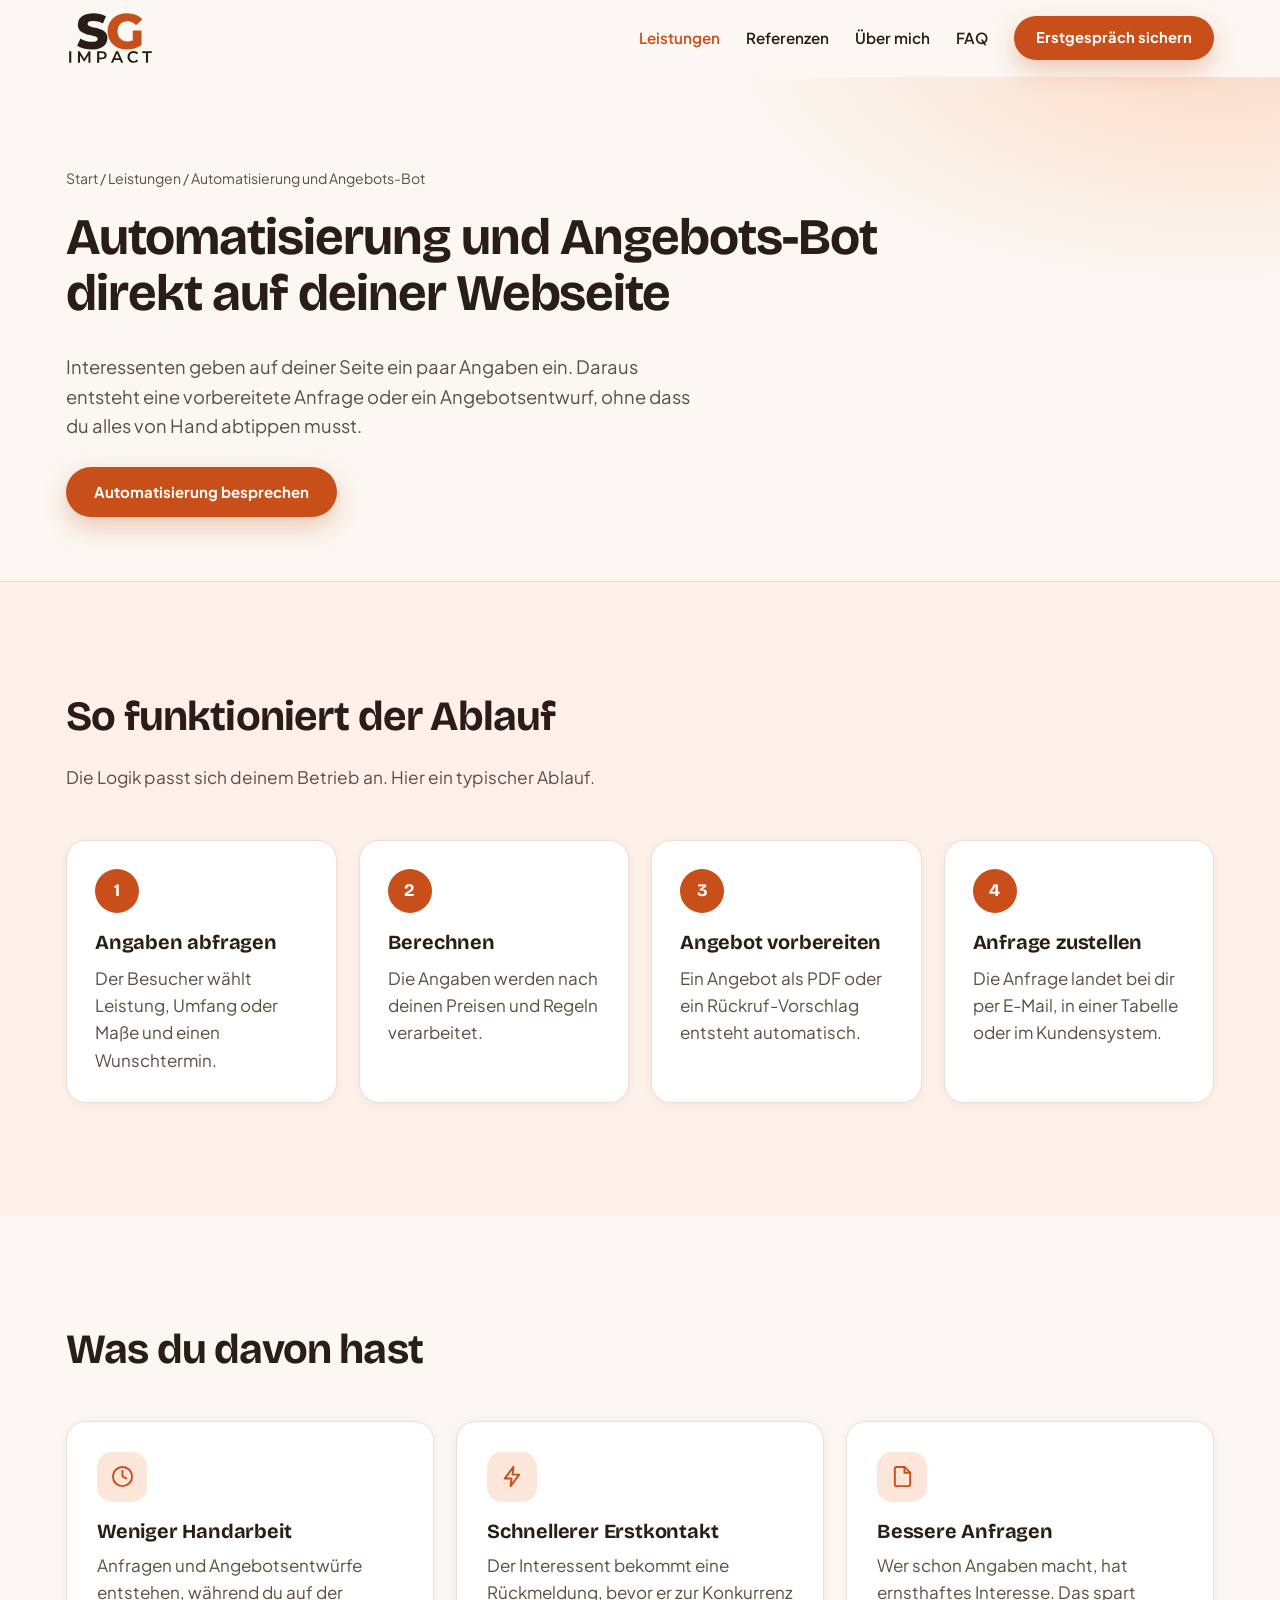
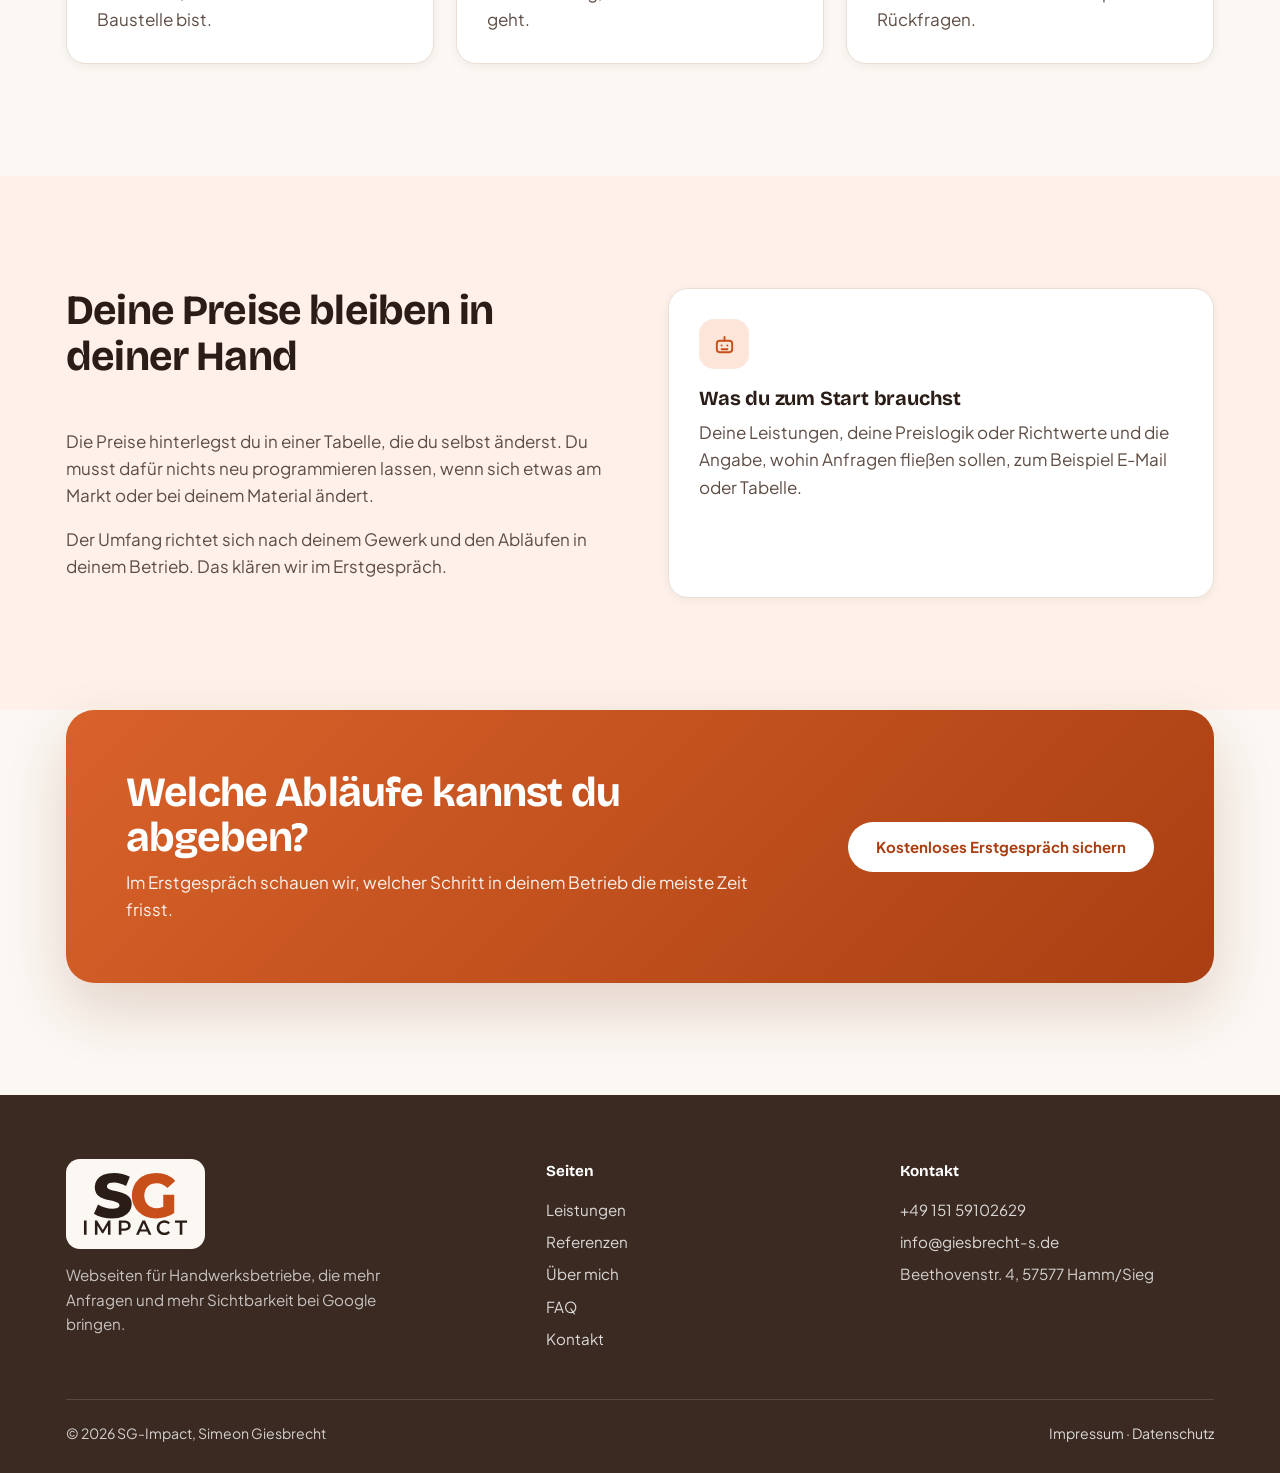
==== automatisierung-angebots-bot.html @ 59b58687 "Neue SG-Impact-Webseite als Landingpage Startseite mit Hero-Animation, Vertrauensleiste, Radar-Grafi" ====
<!doctype html>
<html lang="de">
<head>
<meta charset="utf-8">
<meta name="viewport" content="width=device-width, initial-scale=1">
<title>Angebots-Bot und Automatisierung für Handwerker | SG-Impact</title>
<meta name="description" content="Angebots-Bot und Anfrage-Automatisierung auf der Webseite: Angaben werden erfasst, Angebote vorbereitet und Anfragen direkt zugestellt.">
<link rel="canonical" href="https://www.sg-impact.de/automatisierung-angebots-bot.html">
<meta name="robots" content="index, follow">
<meta name="theme-color" content="#C94F1A">
<meta property="og:type" content="website">
<meta property="og:locale" content="de_DE">
<meta property="og:site_name" content="SG-Impact">
<meta property="og:title" content="Angebots-Bot und Automatisierung für Handwerker | SG-Impact">
<meta property="og:description" content="Angebots-Bot und Anfrage-Automatisierung auf der Webseite: Angaben werden erfasst, Angebote vorbereitet und Anfragen direkt zugestellt.">
<meta property="og:url" content="https://www.sg-impact.de/automatisierung-angebots-bot.html">
<link rel="icon" href="data:image/svg+xml,%3Csvg xmlns='http://www.w3.org/2000/svg' viewBox='0 0 100 100'%3E%3Crect width='100' height='100' rx='22' fill='%23C94F1A'/%3E%3Ctext x='50' y='66' font-family='Arial, sans-serif' font-weight='900' font-size='46' fill='white' text-anchor='middle'%3ESG%3C/text%3E%3C/svg%3E">
<link rel="preconnect" href="https://fonts.googleapis.com">
<link rel="preconnect" href="https://fonts.gstatic.com" crossorigin>
<link href="https://fonts.googleapis.com/css2?family=Bricolage+Grotesque:opsz,wght@12..96,600..800&family=Plus+Jakarta+Sans:wght@400;500;600;700&display=swap" rel="stylesheet">
<link rel="stylesheet" href="assets/style.css">
<script type="application/ld+json">{"@context": "https://schema.org", "@type": "ProfessionalService", "@id": "https://www.sg-impact.de/#business", "name": "SG-Impact", "url": "https://www.sg-impact.de/", "telephone": "+49 151 59102629", "email": "info@giesbrecht-s.de", "founder": {"@type": "Person", "name": "Simeon Giesbrecht"}, "address": {"@type": "PostalAddress", "streetAddress": "Beethovenstr. 4", "postalCode": "57577", "addressLocality": "Hamm/Sieg", "addressCountry": "DE"}, "areaServed": {"@type": "Country", "name": "Deutschland"}, "description": "Webseiten für Handwerksbetriebe, die mehr Anfragen und mehr Sichtbarkeit bei Google bringen."}</script><script type="application/ld+json">{"@context": "https://schema.org", "@type": "Service", "name": "Automatisierung und Angebots-Bot", "serviceType": "Webentwicklung und Automatisierung", "provider": {"@id": "https://www.sg-impact.de/#business"}, "areaServed": "DE", "description": "Angebots-Bot und Anfrage-Automatisierung direkt auf der Webseite."}</script><script type="application/ld+json">{"@context": "https://schema.org", "@type": "BreadcrumbList", "itemListElement": [{"@type": "ListItem", "position": 1, "name": "Start", "item": "https://www.sg-impact.de/"}, {"@type": "ListItem", "position": 2, "name": "Leistungen", "item": "https://www.sg-impact.de/leistungen.html"}, {"@type": "ListItem", "position": 3, "name": "Automatisierung und Angebots-Bot", "item": "https://www.sg-impact.de/automatisierung-angebots-bot.html"}]}</script>
</head>
<body>
<a class="skip" href="#main">Zum Inhalt springen</a>
<header class="site"><div class="container nav"><a href="index.html" class="logo"><img src="assets/logo.svg" alt="SG-Impact" width="89" height="56"></a><nav class="nav-links" aria-label="Hauptmenü"><a href="leistungen.html" aria-current="page">Leistungen</a><a href="referenzen.html">Referenzen</a><a href="index.html#ueber-mich">Über mich</a><a href="faq.html">FAQ</a><a href="kontakt.html" class="btn btn-primary">Erstgespräch sichern</a></nav><button class="burger" aria-label="Menü öffnen" aria-expanded="false"><span></span></button></div></header>
<main id="main">
<section class="page-hero"><div class="container"><nav class="crumbs" aria-label="Breadcrumb"><a href="index.html">Start</a> / <a href="leistungen.html">Leistungen</a> / Automatisierung und Angebots-Bot</nav><h1>Automatisierung und Angebots-Bot direkt auf deiner Webseite</h1><p class="lead">Interessenten geben auf deiner Seite ein paar Angaben ein. Daraus entsteht eine vorbereitete Anfrage oder ein Angebotsentwurf, ohne dass du alles von Hand abtippen musst.</p><div class="hero-actions"><a href="kontakt.html" class="btn btn-primary">Automatisierung besprechen</a></div></div></section><section class="tint"><div class="container"><div class="section-head reveal"><h2>So funktioniert der Ablauf</h2><p>Die Logik passt sich deinem Betrieb an. Hier ein typischer Ablauf.</p></div><div class="steps"><div class="step reveal" style="--d:0.00s"><div class="num">1</div><h3>Angaben abfragen</h3><p>Der Besucher wählt Leistung, Umfang oder Maße und einen Wunschtermin.</p></div><div class="step reveal" style="--d:0.08s"><div class="num">2</div><h3>Berechnen</h3><p>Die Angaben werden nach deinen Preisen und Regeln verarbeitet.</p></div><div class="step reveal" style="--d:0.16s"><div class="num">3</div><h3>Angebot vorbereiten</h3><p>Ein Angebot als PDF oder ein Rückruf-Vorschlag entsteht automatisch.</p></div><div class="step reveal" style="--d:0.24s"><div class="num">4</div><h3>Anfrage zustellen</h3><p>Die Anfrage landet bei dir per E-Mail, in einer Tabelle oder im Kundensystem.</p></div></div></div></section><section class=""><div class="container"><div class="section-head reveal"><h2>Was du davon hast</h2></div><div class="grid-3"><div class="card reveal" style="--d:0.00s"><div class="icon" aria-hidden="true"><svg viewBox="0 0 24 24" fill="none" stroke="currentColor" stroke-width="2" stroke-linecap="round" stroke-linejoin="round"><circle cx="12" cy="12" r="10"/><path d="M12 6v6l4 2"/></svg></div><h3>Weniger Handarbeit</h3><p>Anfragen und Angebotsentwürfe entstehen, während du auf der Baustelle bist.</p></div><div class="card reveal" style="--d:0.08s"><div class="icon" aria-hidden="true"><svg viewBox="0 0 24 24" fill="none" stroke="currentColor" stroke-width="2" stroke-linecap="round" stroke-linejoin="round"><path d="M13 2 4 14h7l-1 8 9-12h-7l1-8z"/></svg></div><h3>Schnellerer Erstkontakt</h3><p>Der Interessent bekommt eine Rückmeldung, bevor er zur Konkurrenz geht.</p></div><div class="card reveal" style="--d:0.16s"><div class="icon" aria-hidden="true"><svg viewBox="0 0 24 24" fill="none" stroke="currentColor" stroke-width="2" stroke-linecap="round" stroke-linejoin="round"><path d="M14 2H6a2 2 0 0 0-2 2v16a2 2 0 0 0 2 2h12a2 2 0 0 0 2-2V8z"/><path d="M14 2v6h6"/></svg></div><h3>Bessere Anfragen</h3><p>Wer schon Angaben macht, hat ernsthaftes Interesse. Das spart Rückfragen.</p></div></div></div></section><section class="tint"><div class="container"><div class="two reveal"><div><div class="section-head reveal"><h2>Deine Preise bleiben in deiner Hand</h2></div><p>Die Preise hinterlegst du in einer Tabelle, die du selbst änderst. Du musst dafür nichts neu programmieren lassen, wenn sich etwas am Markt oder bei deinem Material ändert.</p><p>Der Umfang richtet sich nach deinem Gewerk und den Abläufen in deinem Betrieb. Das klären wir im Erstgespräch.</p></div><div class="card"><div class="icon" aria-hidden="true"><svg viewBox="0 0 24 24" fill="none" stroke="currentColor" stroke-width="2" stroke-linecap="round" stroke-linejoin="round"><rect x="4" y="8" width="16" height="12" rx="3"/><path d="M12 4v4M9 13h.01M15 13h.01M9 17h6"/></svg></div><h3>Was du zum Start brauchst</h3><p>Deine Leistungen, deine Preislogik oder Richtwerte und die Angabe, wohin Anfragen fließen sollen, zum Beispiel E-Mail oder Tabelle.</p></div></div></div></section><section class="cta-wrap"><div class="container"><div class="cta reveal"><div><h2>Welche Abläufe kannst du abgeben?</h2><p>Im Erstgespräch schauen wir, welcher Schritt in deinem Betrieb die meiste Zeit frisst.</p></div><a href="kontakt.html" class="btn btn-white">Kostenloses Erstgespräch sichern</a></div></div></section>
</main>
<footer class="site"><div class="container"><div class="footer-grid"><div><div class="footer-logo"><img src="assets/logo.svg" alt="SG-Impact" width="111" height="70"></div><p>Webseiten für Handwerksbetriebe, die mehr Anfragen und mehr Sichtbarkeit bei Google bringen.</p></div><div><h4>Seiten</h4><ul><li><a href="leistungen.html">Leistungen</a></li><li><a href="referenzen.html">Referenzen</a></li><li><a href="index.html#ueber-mich">Über mich</a></li><li><a href="faq.html">FAQ</a></li><li><a href="kontakt.html">Kontakt</a></li></ul></div><div><h4>Kontakt</h4><ul><li><a href="tel:+4915159102629">+49 151 59102629</a></li><li><a href="mailto:info@giesbrecht-s.de">info@giesbrecht-s.de</a></li><li>Beethovenstr. 4, 57577 Hamm/Sieg</li></ul></div></div><div class="footer-bottom"><span>© 2026 SG-Impact, Simeon Giesbrecht</span><span><a href="impressum.html">Impressum</a> · <a href="datenschutz.html">Datenschutz</a></span></div></div></footer>
<script src="assets/main.js" defer></script>
</body>
</html>
---- assets/style.css ----
/* SG-Impact: warmes Handwerks-Design in Orange und Terrakotta */
:root{
  --bg:#FBF7F2;          /* warmes Weiß als Grundfläche */
  --surface:#FFFFFF;
  --ink:#2A1D17;         /* warmes Dunkelbraun für Text */
  --ink-2:#5E4D44;
  --line:#EADFD6;
  --accent:#C94F1A;      /* Orange: Buttons, Akzente */
  --accent-hover:#A93F12;
  --accent-soft:#FCE6DA;
  --accent-tint:#FDF1E9;
  --shadow-sm:0 2px 10px rgba(42,29,23,.06);
  --shadow-md:0 14px 36px rgba(42,29,23,.10);
  --shadow-lg:0 26px 60px rgba(120,50,15,.18);
  --r-lg:20px;--r-md:14px;--r-sm:10px;
  --maxw:1180px;
  --font:"Plus Jakarta Sans",-apple-system,BlinkMacSystemFont,"Segoe UI",Roboto,Arial,sans-serif;
  --display:"Bricolage Grotesque","Plus Jakarta Sans",-apple-system,"Segoe UI",Arial,sans-serif;
}
*{box-sizing:border-box}
html{scroll-behavior:smooth;scroll-padding-top:90px;-webkit-text-size-adjust:100%}
body{margin:0;font-family:var(--font);color:var(--ink-2);background:var(--bg);font-size:17px;line-height:1.6;overflow-x:hidden}
img{max-width:100%;height:auto;display:block}
a{color:var(--accent)}
h1,h2,h3{font-family:var(--display);color:var(--ink);line-height:1.1;letter-spacing:-.02em;margin:0 0 .6em;font-weight:700}
h1{font-size:clamp(2.3rem,5.4vw,4rem)}
h2{font-size:clamp(1.8rem,3.4vw,2.6rem)}
h3{font-size:1.25rem;letter-spacing:-.01em}
p{margin:0 0 1em}
strong{color:var(--ink)}
.skip{position:absolute;left:-999px;top:auto}
.skip:focus{left:16px;top:16px;z-index:100;background:#fff;padding:10px 14px;border-radius:8px}
.container{width:100%;max-width:var(--maxw);margin:0 auto;padding:0 16px}
section{padding:clamp(64px,9vw,112px) 0}
.tint{background:var(--accent-tint)}
.section-head{max-width:720px;margin:0 0 48px}
.section-head p{font-size:1.08rem;color:var(--ink-2);margin:0}
.lead{font-size:1.15rem;color:var(--ink-2);max-width:640px}
.lead-s{font-size:1.08rem;color:var(--ink-2)}

/* Buttons */
.btn{display:inline-flex;align-items:center;justify-content:center;gap:8px;padding:14px 26px;border-radius:999px;font:700 15px/1.2 var(--font);text-decoration:none;border:2px solid transparent;cursor:pointer;transition:transform .2s,box-shadow .2s,background .2s,color .2s;text-align:center}
.btn-primary{background:var(--accent);color:#fff;box-shadow:0 10px 24px rgba(201,79,26,.28)}
.btn-primary:hover{background:var(--accent-hover);transform:translateY(-2px)}
.btn-ghost{background:transparent;color:var(--ink);border-color:var(--line)}
.btn-ghost:hover{border-color:var(--accent);color:var(--accent)}
.btn-white{background:#fff;color:var(--accent-hover)}
.btn-white:hover{transform:translateY(-2px)}
.btn-block{width:100%}
.more-link{text-align:center;margin:44px 0 0}

/* Header */
header.site{position:sticky;top:0;z-index:50;background:rgba(251,247,242,.92);backdrop-filter:saturate(1.3) blur(10px);-webkit-backdrop-filter:saturate(1.3) blur(10px);transition:box-shadow .3s,border-color .3s;border-bottom:1px solid transparent}
header.site.scrolled{box-shadow:0 6px 24px rgba(42,29,23,.08);border-bottom-color:var(--line)}
.nav{display:flex;align-items:center;justify-content:space-between;height:76px;gap:16px}
.logo{display:flex;align-items:center;gap:10px;font-family:var(--display);font-weight:700;color:var(--ink);text-decoration:none;font-size:1.12rem}
.logo img{height:56px;width:auto;display:block}
.footer-logo img{height:70px;width:auto;background:#FBF7F2;border-radius:14px;padding:10px 14px;box-sizing:content-box}
.mark{width:38px;height:38px;border-radius:12px;background:var(--accent);color:#fff;display:inline-grid;place-items:center;font-weight:800;font-size:.85rem;flex:none}
.nav-links{display:flex;align-items:center;gap:26px}
.nav-links a:not(.btn){color:var(--ink);text-decoration:none;font-weight:600;font-size:.95rem}
.nav-links a:not(.btn):hover,.nav-links a[aria-current="page"]{color:var(--accent)}
.nav-links .btn{padding:11px 20px;font-size:.92rem}
.burger{display:none;background:none;border:0;width:44px;height:44px;cursor:pointer;position:relative;padding:0}
.burger span,.burger span::before,.burger span::after{display:block;position:absolute;left:10px;right:10px;height:2px;background:var(--ink);border-radius:2px;transition:transform .3s,background .3s}
.burger span{top:21px}
.burger span::before,.burger span::after{content:"";left:0;right:0}
.burger span::before{top:-7px}
.burger span::after{top:7px}
.burger.open span{background:transparent}
.burger.open span::before{transform:translateY(7px) rotate(45deg)}
.burger.open span::after{transform:translateY(-7px) rotate(-45deg)}

/* Startseite Hero */
.hero{position:relative;overflow:hidden;padding:clamp(48px,7vw,96px) 0 clamp(64px,8vw,110px);background:radial-gradient(900px 520px at 92% -8%,#FBD9C4 0,transparent 62%),radial-gradient(600px 400px at -5% 110%,#FCE6DA 0,transparent 60%),var(--bg)}
.hero-grid{position:relative;display:grid;grid-template-columns:1.05fr .95fr;gap:56px;align-items:center}
.hero h1{margin-bottom:22px}
.hl{position:relative;isolation:isolate;color:var(--accent);white-space:nowrap}
.hl::after{content:"";position:absolute;left:-2%;right:-2%;bottom:.04em;height:.28em;background:url("data:image/svg+xml,%3Csvg xmlns='http://www.w3.org/2000/svg' viewBox='0 0 300 20' preserveAspectRatio='none'%3E%3Cpath d='M2 14 Q 75 2 150 11 T 298 8' fill='none' stroke='%23F2A25C' stroke-width='6' stroke-linecap='round'/%3E%3C/svg%3E") no-repeat center/100% 100%;z-index:-1}
.hero .lead{max-width:560px}
.hero-actions{display:flex;flex-wrap:wrap;gap:12px;margin:30px 0 0}
.trust{display:flex;flex-wrap:wrap;gap:10px 22px;list-style:none;padding:0;margin:30px 0 0;font-weight:600;color:var(--ink);font-size:.95rem}
.trust li::before{content:"✓";color:var(--accent);font-weight:800;margin-right:8px}
.hero-visual{position:relative;padding:0 0 28px 0}
.browser{margin:0;background:#fff;border:1px solid var(--line);border-radius:var(--r-lg);box-shadow:var(--shadow-lg);overflow:hidden}
.browser img{width:100%;height:auto;aspect-ratio:16/10;object-fit:cover;object-position:top}
.browser-bar{display:flex;align-items:center;gap:6px;padding:11px 14px;background:#F6EEE7;border-bottom:1px solid var(--line)}
.browser-bar i{width:10px;height:10px;border-radius:50%;background:#E2CFC2}
.browser-bar span{margin-left:10px;font-size:.8rem;color:var(--ink-2);font-weight:600}
.float-card{position:absolute;left:-18px;bottom:0;display:flex;align-items:center;gap:12px;background:#fff;border:1px solid var(--line);border-radius:var(--r-md);padding:14px 18px;box-shadow:var(--shadow-md);animation:bob 5s ease-in-out infinite}
.float-card b{display:block;color:var(--ink);font-size:.98rem}
.float-card small{color:var(--ink-2);font-size:.82rem}
.float-card .dot{width:12px;height:12px;border-radius:50%;background:var(--accent);box-shadow:0 0 0 6px var(--accent-soft);flex:none}
@keyframes bob{0%,100%{transform:translateY(0)}50%{transform:translateY(-8px)}}
figcaption{font-size:.85rem;color:var(--ink-2)}

/* Hero-Animation: Google-artige Suche, Betrieb steigt auf Platz 1, neue Anfrage */
.hero-visual{padding:0}
.gs{position:relative;max-width:420px;margin-left:auto;background:#fff;border:1px solid var(--line);border-radius:var(--r-lg);box-shadow:var(--shadow-md);padding:14px;overflow:hidden}
.gs-search{display:flex;align-items:center;gap:10px;height:40px;border:1px solid #DFD6CD;border-radius:999px;padding:0 18px;box-shadow:0 1px 6px rgba(42,29,23,.08)}
.gs-lupe{width:18px;height:18px;fill:none;stroke:var(--ink-2);stroke-width:2;stroke-linecap:round;flex:none}
.gs-q{display:block;overflow:hidden;white-space:nowrap;width:21ch;color:var(--ink);font-size:.98rem}
.gs-map{margin-top:10px;border-radius:var(--r-sm);overflow:hidden;border:1px solid var(--line);height:96px}
.gs-map svg{width:100%;height:100%;display:block}
.gs-pin{fill:#B9AEA3}
.gs-ring{fill:none;stroke:var(--accent);stroke-width:2;transform-box:fill-box;transform-origin:center}
.gs-list{list-style:none;margin:10px 0 0;padding:0;display:flex;flex-direction:column;gap:8px}
.gs-item{position:relative;height:54px;display:flex;flex-direction:column;justify-content:center;gap:5px;padding:0 12px;border-radius:10px;background:#F6EEE7;transform:translateY(0)}
.gs-item.s{transform:translateY(62px)}
.gs-item.me{background:#fff;border:2px solid var(--accent);box-shadow:0 10px 22px rgba(201,79,26,.18);transform:translateY(-62px)}
.gs-bar{display:block;height:9px;border-radius:5px;background:#E2D3C6}
.gs-bar.w1{width:55%}
.gs-bar.w2{width:30%;background:#EBDFD4}
.gs-name{display:flex;align-items:center;gap:8px;font-weight:700;color:var(--ink);font-size:.9rem}
.gs-badge{font-size:.7rem;font-weight:700;color:var(--accent-hover);background:var(--accent-soft);padding:2px 8px;border-radius:999px}
.gs-row{display:flex;align-items:center;gap:10px}
.gs-stars{color:#E0A02E;font-size:.8rem;letter-spacing:1px}
.gs-btns{display:flex;gap:8px}
.gs-btns span{font-size:.68rem;line-height:1.5;font-weight:700;color:var(--accent-hover);background:var(--accent-tint);border:1px solid #F0D2C0;padding:0 8px;border-radius:999px}
.gs-note{display:flex;align-items:center;gap:10px;margin-top:12px;background:var(--accent-tint);border:1px solid #F0D2C0;border-radius:var(--r-md);padding:10px 14px}
.gs-note b{display:block;color:var(--ink);font-size:.95rem}
.gs-note small{color:var(--ink-2);font-size:.8rem}
.gs-ico{width:28px;height:28px;border-radius:50%;background:var(--accent);color:#fff;display:grid;place-items:center;font-weight:800;font-size:.9rem;flex:none}
.gs-caption{font-size:.8rem;color:var(--ink-2);margin:10px 4px 0}
@media (prefers-reduced-motion:no-preference){
  .gs-q{width:0;animation:gsType 10s steps(21,end) infinite}
  .gs-map,.gs-list{animation:gsFade 10s ease infinite}
  .gs-item.me{animation:gsClimb 10s cubic-bezier(.5,0,.2,1) infinite}
  .gs-item.s{animation:gsShift 10s cubic-bezier(.5,0,.2,1) infinite}
  .gs-ring{animation:gsRing 2.2s ease-out infinite}
  .gs-note{animation:gsPop 10s ease infinite}
}
@keyframes gsType{0%{width:0}16%{width:21ch}100%{width:21ch}}
@keyframes gsFade{0%{opacity:0}10%,90%{opacity:1}100%{opacity:0}}
@keyframes gsClimb{0%,34%{transform:translateY(0)}50%,100%{transform:translateY(-62px)}}
@keyframes gsShift{0%,34%{transform:translateY(0)}50%,100%{transform:translateY(62px)}}
@keyframes gsRing{0%{transform:scale(1);opacity:.9}100%{transform:scale(3.4);opacity:0}}
@keyframes gsPop{0%,56%{opacity:0;transform:translateY(12px) scale(.96)}66%,90%{opacity:1;transform:none}100%{opacity:0;transform:none}}

/* Vertrauensleiste mit Links */
.trust-strip{padding:34px 0;background:#fff;border-bottom:1px solid var(--line)}
.trust-strip p{text-align:center;color:var(--ink-2);font-size:.95rem;margin-bottom:16px}
.chips{display:flex;flex-wrap:wrap;justify-content:center;gap:10px}
.chip{display:inline-block;padding:9px 16px;border:1px solid var(--line);border-radius:999px;font-weight:700;color:var(--ink);font-size:.92rem;text-decoration:none;background:var(--bg);transition:border-color .2s,color .2s,transform .2s}
.chip:hover{border-color:var(--accent);color:var(--accent);transform:translateY(-2px)}

/* Karten, Raster */
.grid-2,.grid-3,.grid-4{display:grid;gap:22px}
.grid-2{grid-template-columns:repeat(2,1fr)}
.grid-3{grid-template-columns:repeat(3,1fr)}
.grid-4{grid-template-columns:repeat(4,1fr)}
.card{background:#fff;border:1px solid var(--line);border-radius:var(--r-lg);padding:30px;box-shadow:var(--shadow-sm);transition:transform .3s,box-shadow .3s,border-color .3s;height:100%;color:inherit;text-decoration:none;display:flex;flex-direction:column}
a.card:hover{transform:translateY(-4px);box-shadow:var(--shadow-md);border-color:#E9C6B1}
.card p{color:var(--ink-2);margin:0}
.card h3{margin-bottom:10px}
.icon{width:50px;height:50px;border-radius:15px;background:var(--accent-soft);color:var(--accent);display:grid;place-items:center;margin-bottom:18px;flex:none}
.icon svg{width:23px;height:23px}
.more{display:inline-block;margin-top:auto;padding-top:14px;font-weight:700;text-decoration:none;color:var(--accent)}
.cross{color:var(--accent);font-weight:800;font-size:1.2rem;margin-bottom:10px}
.checks{list-style:none;padding:0;margin:0 0 8px}
.checks li{position:relative;padding-left:34px;margin-bottom:14px;color:var(--ink)}
.checks li::before{content:"✓";position:absolute;left:0;top:1px;width:22px;height:22px;border-radius:50%;background:var(--accent-soft);color:var(--accent);font-weight:800;font-size:.8rem;line-height:22px;text-align:center}

/* Radar-Grafik */
.radar-sec{background:#fff}
.radar-wrap{display:grid;place-items:center}
.radar{width:100%;max-width:440px;height:auto;overflow:visible}
.radar .ring{fill:none;stroke:var(--accent);stroke-opacity:.28;stroke-width:1.6;stroke-dasharray:4 6}
.radar .ping{fill:var(--accent);opacity:0;transform-box:fill-box;transform-origin:center;animation:ping 3.8s ease-out infinite}
.radar .ping-2{animation-delay:1.9s}
@keyframes ping{0%{transform:scale(1);opacity:.45}100%{transform:scale(12);opacity:0}}
.radar .pin{fill:var(--accent);stroke:#fff;stroke-width:3;opacity:0;transform:scale(.3);transform-box:fill-box;transform-origin:center}
.reveal.in .radar .pin{opacity:1;transform:none;transition:opacity .6s var(--d,0s),transform .6s var(--d,0s) cubic-bezier(.2,.8,.2,1.3)}
.radar .lbl{font-family:var(--font);font-size:15px;font-weight:700;fill:var(--ink)}

/* Referenzen */
.ref{padding:22px}
.ref-img{aspect-ratio:16/10;border-radius:var(--r-sm);overflow:hidden;background:#F6EEE7;border:1px solid var(--line);margin-bottom:20px}
.ref-img img{width:100%;height:100%;object-fit:cover;object-position:top}
.tag{display:inline-block;font-size:.8rem;font-weight:700;color:var(--accent-hover);background:var(--accent-soft);padding:5px 12px;border-radius:999px;margin-bottom:12px;align-self:flex-start}
.ref .region{color:var(--ink-2);font-size:.9rem;margin:-6px 0 10px}
.ref p.desc{margin-bottom:14px}
.quote{margin:4px 0 6px;padding:14px 0 0;border-top:1px solid var(--line)}
.quote p{font-style:italic;color:var(--ink);margin:0 0 6px}
.quote small{color:var(--ink-2);font-size:.85rem}
.ref .more{margin-top:auto}

/* Scroll-Showcase in hellem Stil */
.showcase{padding:0;background:#fff;border-top:1px solid var(--line);border-bottom:1px solid var(--line)}
.showcase-wrap{position:relative;height:300vh}
.showcase-sticky{position:sticky;top:0;height:100vh;display:flex;align-items:center}
.sc-grid{display:grid;grid-template-columns:1fr 1fr;gap:56px;align-items:center}
.sc-steps{display:grid;gap:12px;margin-top:28px}
.sc-step{padding:18px 22px;border-radius:var(--r-md);border:1px solid var(--line);opacity:.5;transition:opacity .4s,background .4s,border-color .4s}
.sc-step.active{opacity:1;background:var(--accent-tint);border-color:#E9C6B1}
.sc-step h3{margin:0 0 4px;font-size:1.1rem}
.sc-step p{margin:0;color:var(--ink-2);font-size:.95rem}
.sc-panel{position:relative;height:340px;border-radius:var(--r-lg);background:linear-gradient(160deg,#FFFFFF 0%,#FCE6DA 100%);box-shadow:var(--shadow-md);overflow:hidden;border:1px solid var(--line)}
.sc-panel .slide{position:absolute;inset:0;padding:40px;display:flex;flex-direction:column;justify-content:center;opacity:0;transform:translateY(24px);transition:opacity .5s,transform .5s}
.sc-panel .slide.active{opacity:1;transform:none}
.sc-panel .big{font-family:var(--display);font-size:4.4rem;font-weight:700;letter-spacing:-.03em;color:var(--accent);line-height:1}
.sc-panel h3{font-size:1.6rem;margin:18px 0 0}
.sc-panel p{color:var(--ink-2);font-size:1.02rem;margin:10px 0 0;max-width:420px}
.sc-progress{height:3px;background:var(--line);border-radius:3px;margin-top:24px;overflow:hidden}
.sc-progress span{display:block;height:100%;width:0;background:var(--accent)}

/* Rechner und Checkliste */
.calc{background:#fff;border:1px solid var(--line);border-radius:var(--r-lg);padding:clamp(24px,4vw,40px);box-shadow:var(--shadow-md)}
.calc-grid{display:grid;grid-template-columns:1fr 1fr;gap:40px;align-items:start}
.field{margin-bottom:24px}
.field label{display:flex;justify-content:space-between;gap:12px;font-weight:700;color:var(--ink);margin-bottom:10px;font-size:.95rem}
.field output{color:var(--accent);white-space:nowrap}
input[type=range]{width:100%;accent-color:var(--accent)}
.results{background:var(--accent-tint);border-radius:var(--r-md);padding:26px}
.res-row{display:flex;justify-content:space-between;gap:12px;padding:14px 0;border-bottom:1px solid #F0D9CA;font-size:.95rem}
.res-row:last-of-type{border-bottom:0}
.res-row b{color:var(--ink);white-space:nowrap}
.res-row:nth-child(2) b,.res-row:nth-child(3) b{color:var(--accent);font-size:1.15rem}
.note{font-size:.85rem;color:var(--ink-2);margin:14px 0 0}
.check{display:flex;gap:12px;align-items:flex-start;padding:14px 16px;border:1px solid var(--line);border-radius:var(--r-sm);margin-bottom:10px;cursor:pointer;background:#fff;font-weight:500;color:var(--ink)}
.check input{margin-top:4px;width:18px;height:18px;flex:none;accent-color:var(--accent)}
.check-list{margin-bottom:12px}

/* Ablauf */
.steps{display:grid;grid-template-columns:repeat(4,1fr);gap:22px}
.step{padding:28px;border-radius:var(--r-lg);background:#fff;border:1px solid var(--line);box-shadow:var(--shadow-sm)}
.step .num{width:44px;height:44px;border-radius:50%;background:var(--accent);color:#fff;display:grid;place-items:center;font-family:var(--display);font-weight:700;font-size:1.1rem;margin-bottom:18px}
.step p{color:var(--ink-2);margin:0}

/* Unterseiten-Kopf */
.page-hero{padding:clamp(56px,7vw,92px) 0 clamp(40px,5vw,64px);background:radial-gradient(800px 420px at 95% -10%,#FBD9C4 0,transparent 60%),var(--bg);border-bottom:1px solid var(--line)}
.page-hero h1{font-size:clamp(2.1rem,4.4vw,3.2rem);max-width:900px}
.page-hero .hero-actions{margin-top:26px}
.crumbs{font-size:.88rem;color:var(--ink-2);margin-bottom:20px}
.crumbs a{color:var(--ink-2);text-decoration:none}
.crumbs a:hover{color:var(--accent)}

.two{display:grid;grid-template-columns:1fr 1fr;gap:56px;align-items:center}
.about-avatar{aspect-ratio:1;max-width:360px;border-radius:var(--r-lg);background:linear-gradient(145deg,#E0703A,var(--accent-hover));color:#fff;display:grid;place-items:center;font-family:var(--display);font-size:5rem;font-weight:700;box-shadow:var(--shadow-lg)}

.about-photo{width:100%;max-width:420px;height:auto;border-radius:var(--r-lg);box-shadow:var(--shadow-lg)}

/* CTA */
.cta-wrap{padding-top:0}
.cta{background:linear-gradient(135deg,#D9622A 0%,var(--accent-hover) 100%);border-radius:28px;padding:clamp(36px,6vw,60px);color:#fff;display:flex;flex-wrap:wrap;gap:24px;align-items:center;justify-content:space-between;box-shadow:var(--shadow-lg)}
.cta h2{color:#fff;margin:0 0 8px;max-width:640px}
.cta p{color:rgba(255,255,255,.92);margin:0;max-width:640px}

/* Formular */
.form{background:#fff;border:1px solid var(--line);border-radius:var(--r-lg);padding:clamp(24px,4vw,40px);box-shadow:var(--shadow-md)}
.form-row{display:grid;grid-template-columns:1fr 1fr;gap:16px}
.form label{display:block;font-weight:700;color:var(--ink);font-size:.92rem;margin:0 0 6px}
.form label.check{font-weight:500;margin:4px 0 16px;font-size:.9rem}
.form input:not([type=checkbox]),.form select,.form textarea{width:100%;font:inherit;font-size:16px;padding:13px 14px;border:1px solid #DCCFC4;border-radius:var(--r-sm);background:#fff;color:var(--ink);margin-bottom:16px}
.form textarea{min-height:130px;resize:vertical}
.form input:focus,.form select:focus,.form textarea:focus{outline:none;border-color:var(--accent);box-shadow:0 0 0 4px rgba(201,79,26,.14)}
.form-note{font-size:.84rem;color:var(--ink-2);margin:14px 0 0}
.contact-list{display:grid;gap:22px;margin:0}
.contact-list > div{display:flex;gap:16px;align-items:flex-start}
.contact-list .icon{margin:0}
.contact-list p{margin:0;color:var(--ink-2)}
.contact-list strong{display:block;color:var(--ink)}
.contact-list a{text-decoration:none;font-weight:600}

/* FAQ */
.faq{max-width:820px;margin:0 auto}
.faq details{border:1px solid var(--line);border-radius:var(--r-md);padding:0 22px;margin-bottom:12px;background:#fff}
.faq details[open]{box-shadow:var(--shadow-sm);border-color:#E9C6B1}
.faq summary{cursor:pointer;list-style:none;padding:20px 0;font-weight:700;color:var(--ink);display:flex;justify-content:space-between;align-items:center;gap:16px}
.faq summary::-webkit-details-marker{display:none}
.faq summary::after{content:"+";font-size:1.5rem;color:var(--accent);line-height:1;flex:none;transition:transform .25s}
.faq details[open] summary::after{transform:rotate(45deg)}
.faq details p{margin:0 0 20px;color:var(--ink-2)}

/* Impressum und Datenschutz */
.legal-wrap{padding-top:56px}
.legal{max-width:820px;overflow-wrap:anywhere}
.legal table{display:block;max-width:100%;overflow-x:auto}
.legal h2{font-size:1.4rem;margin-top:1.6em}
.legal h3{font-size:1.1rem;margin-top:1.4em}

/* Fuß */
footer.site{background:#3A2A22;color:rgba(255,255,255,.78);padding:64px 0 28px;font-size:.95rem}
.footer-grid{display:grid;grid-template-columns:1.4fr 1fr 1fr;gap:40px;margin-bottom:40px}
footer h4{color:#fff;margin:0 0 14px;font-size:.95rem;font-family:var(--display)}
footer ul{list-style:none;padding:0;margin:0}
footer li{margin-bottom:8px}
footer a{color:rgba(255,255,255,.82);text-decoration:none}
footer a:hover{color:#fff}
footer p{color:rgba(255,255,255,.72);max-width:340px}
.footer-logo{display:flex;align-items:center;gap:10px;color:#fff;font-family:var(--display);font-weight:700;font-size:1.15rem;margin-bottom:14px}
.footer-bottom{border-top:1px solid rgba(255,255,255,.14);padding-top:22px;display:flex;flex-wrap:wrap;gap:12px;justify-content:space-between;font-size:.88rem}

/* Scroll-Einblendung */
.reveal{opacity:0;transform:translateY(22px);transition:opacity .7s cubic-bezier(.2,.7,.2,1),transform .7s cubic-bezier(.2,.7,.2,1);transition-delay:var(--d,0s)}
.reveal.in{opacity:1;transform:none}

/* Responsiv */
@media (max-width:1000px){
  .nav-links{position:fixed;top:76px;left:0;right:0;flex-direction:column;align-items:stretch;gap:0;background:var(--bg);padding:8px 16px 20px;border-bottom:1px solid var(--line);box-shadow:var(--shadow-md);transform:translateY(-120%);transition:transform .35s,opacity .35s;opacity:0;visibility:hidden;pointer-events:none}
  .nav-links.open{transform:none;opacity:1;visibility:visible;pointer-events:auto}
  .nav-links a:not(.btn){padding:14px 4px;border-bottom:1px solid var(--line)}
  .nav-links .btn{margin-top:16px}
  .burger{display:block}
  .hero-grid,.sc-grid,.calc-grid,.two{grid-template-columns:1fr;gap:40px}
  .grid-4{grid-template-columns:repeat(2,1fr)}
  .grid-3{grid-template-columns:repeat(2,1fr)}
  .steps{grid-template-columns:repeat(2,1fr)}
  .footer-grid{grid-template-columns:1fr 1fr}
  .showcase-wrap{height:auto}
  .showcase-sticky{position:static;height:auto;padding:80px 0}
  .sc-panel{display:none}
  .sc-step{opacity:1}
  .float-card{left:12px}
}
@media (max-width:640px){
  body{font-size:16px}
  .grid-2,.grid-3,.grid-4,.steps,.form-row{grid-template-columns:1fr}
  .footer-grid{grid-template-columns:1fr}
  .hero-actions .btn,.cta .btn{width:100%}
  .calc-grid{gap:28px}
  .card{padding:24px}
  .section-head{margin-bottom:36px}
  .cta{border-radius:22px}
  .float-card{position:relative;left:auto;bottom:auto;margin-top:14px;width:fit-content}
  .hero-visual{padding-bottom:0}
}
@media (prefers-reduced-motion:reduce){
  *,*::before,*::after{animation:none!important;transition:none!important;scroll-behavior:auto!important}
  .reveal{opacity:1;transform:none}
  .radar .pin{opacity:1;transform:none}
  .radar .ping{display:none}
}
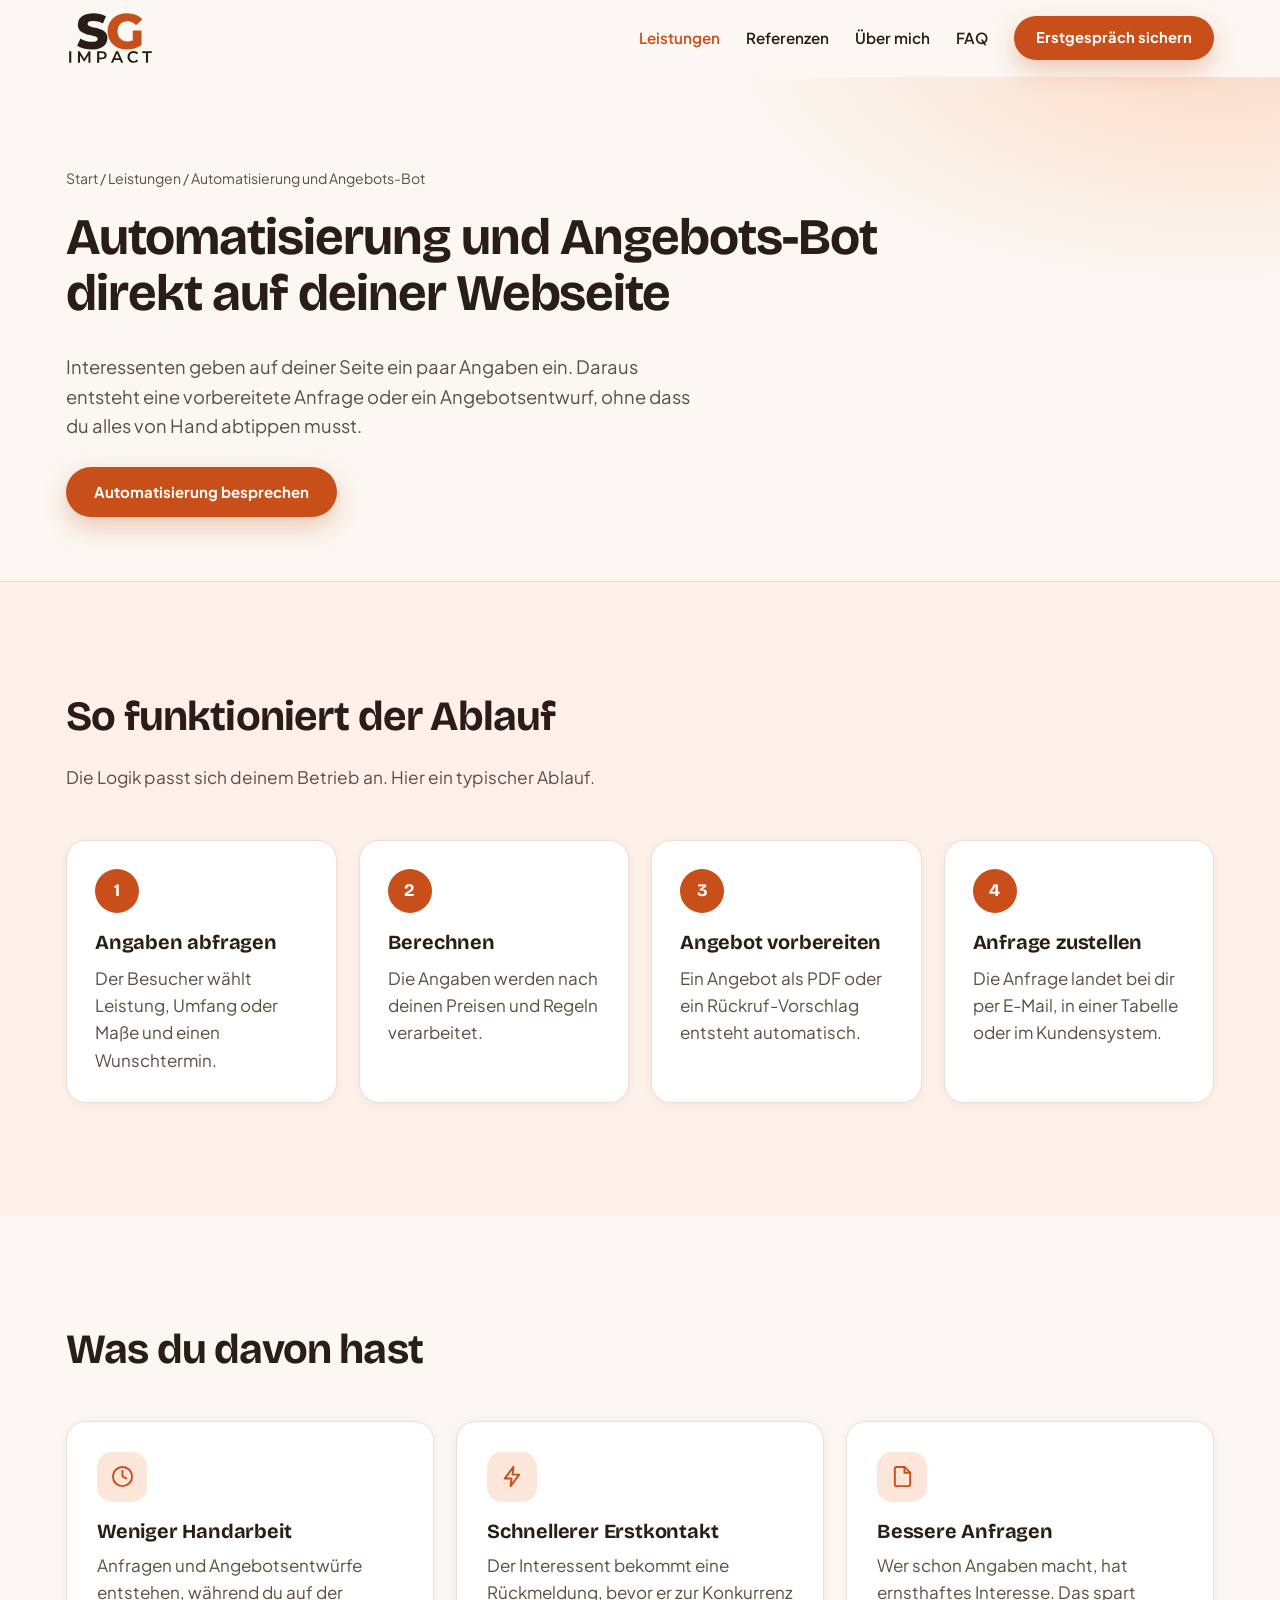
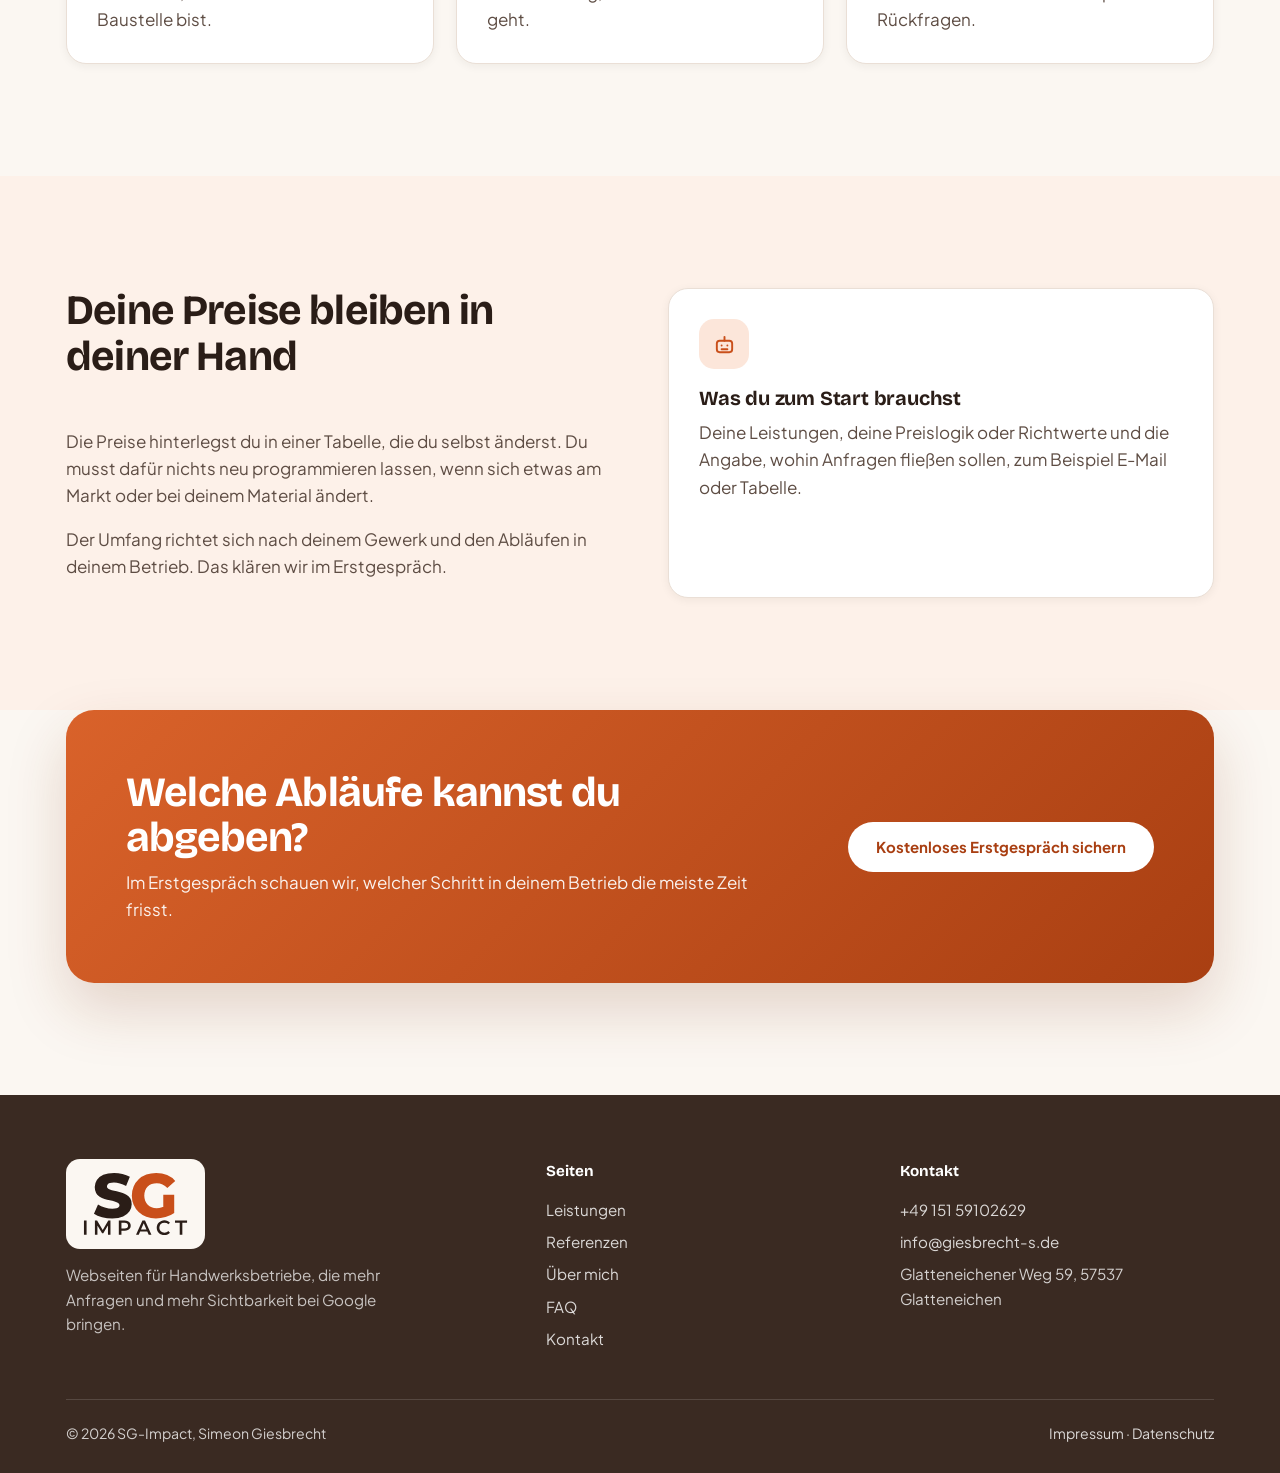
==== commit 4375ab6e: "Kontaktformular: Versand per Web3Forms statt mailto, neue Anschrift Co-Authored-By: Claude Haiku 5.5" ====
--- a/automatisierung-angebots-bot.html
+++ b/automatisierung-angebots-bot.html
@@ -19,7 +19,7 @@
 <link rel="preconnect" href="https://fonts.gstatic.com" crossorigin>
 <link href="https://fonts.googleapis.com/css2?family=Bricolage+Grotesque:opsz,wght@12..96,600..800&family=Plus+Jakarta+Sans:wght@400;500;600;700&display=swap" rel="stylesheet">
 <link rel="stylesheet" href="assets/style.css">
-<script type="application/ld+json">{"@context": "https://schema.org", "@type": "ProfessionalService", "@id": "https://www.sg-impact.de/#business", "name": "SG-Impact", "url": "https://www.sg-impact.de/", "telephone": "+49 151 59102629", "email": "info@giesbrecht-s.de", "founder": {"@type": "Person", "name": "Simeon Giesbrecht"}, "address": {"@type": "PostalAddress", "streetAddress": "Beethovenstr. 4", "postalCode": "57577", "addressLocality": "Hamm/Sieg", "addressCountry": "DE"}, "areaServed": {"@type": "Country", "name": "Deutschland"}, "description": "Webseiten für Handwerksbetriebe, die mehr Anfragen und mehr Sichtbarkeit bei Google bringen."}</script><script type="application/ld+json">{"@context": "https://schema.org", "@type": "Service", "name": "Automatisierung und Angebots-Bot", "serviceType": "Webentwicklung und Automatisierung", "provider": {"@id": "https://www.sg-impact.de/#business"}, "areaServed": "DE", "description": "Angebots-Bot und Anfrage-Automatisierung direkt auf der Webseite."}</script><script type="application/ld+json">{"@context": "https://schema.org", "@type": "BreadcrumbList", "itemListElement": [{"@type": "ListItem", "position": 1, "name": "Start", "item": "https://www.sg-impact.de/"}, {"@type": "ListItem", "position": 2, "name": "Leistungen", "item": "https://www.sg-impact.de/leistungen.html"}, {"@type": "ListItem", "position": 3, "name": "Automatisierung und Angebots-Bot", "item": "https://www.sg-impact.de/automatisierung-angebots-bot.html"}]}</script>
+<script type="application/ld+json">{"@context": "https://schema.org", "@type": "ProfessionalService", "@id": "https://www.sg-impact.de/#business", "name": "SG-Impact", "url": "https://www.sg-impact.de/", "telephone": "+49 151 59102629", "email": "info@giesbrecht-s.de", "founder": {"@type": "Person", "name": "Simeon Giesbrecht"}, "address": {"@type": "PostalAddress", "streetAddress": "Glatteneichener Weg 59", "postalCode": "57537", "addressLocality": "Glatteneichen", "addressCountry": "DE"}, "areaServed": {"@type": "Country", "name": "Deutschland"}, "description": "Webseiten für Handwerksbetriebe, die mehr Anfragen und mehr Sichtbarkeit bei Google bringen."}</script><script type="application/ld+json">{"@context": "https://schema.org", "@type": "Service", "name": "Automatisierung und Angebots-Bot", "serviceType": "Webentwicklung und Automatisierung", "provider": {"@id": "https://www.sg-impact.de/#business"}, "areaServed": "DE", "description": "Angebots-Bot und Anfrage-Automatisierung direkt auf der Webseite."}</script><script type="application/ld+json">{"@context": "https://schema.org", "@type": "BreadcrumbList", "itemListElement": [{"@type": "ListItem", "position": 1, "name": "Start", "item": "https://www.sg-impact.de/"}, {"@type": "ListItem", "position": 2, "name": "Leistungen", "item": "https://www.sg-impact.de/leistungen.html"}, {"@type": "ListItem", "position": 3, "name": "Automatisierung und Angebots-Bot", "item": "https://www.sg-impact.de/automatisierung-angebots-bot.html"}]}</script>
 </head>
 <body>
 <a class="skip" href="#main">Zum Inhalt springen</a>
@@ -27,7 +27,7 @@
 <main id="main">
 <section class="page-hero"><div class="container"><nav class="crumbs" aria-label="Breadcrumb"><a href="index.html">Start</a> / <a href="leistungen.html">Leistungen</a> / Automatisierung und Angebots-Bot</nav><h1>Automatisierung und Angebots-Bot direkt auf deiner Webseite</h1><p class="lead">Interessenten geben auf deiner Seite ein paar Angaben ein. Daraus entsteht eine vorbereitete Anfrage oder ein Angebotsentwurf, ohne dass du alles von Hand abtippen musst.</p><div class="hero-actions"><a href="kontakt.html" class="btn btn-primary">Automatisierung besprechen</a></div></div></section><section class="tint"><div class="container"><div class="section-head reveal"><h2>So funktioniert der Ablauf</h2><p>Die Logik passt sich deinem Betrieb an. Hier ein typischer Ablauf.</p></div><div class="steps"><div class="step reveal" style="--d:0.00s"><div class="num">1</div><h3>Angaben abfragen</h3><p>Der Besucher wählt Leistung, Umfang oder Maße und einen Wunschtermin.</p></div><div class="step reveal" style="--d:0.08s"><div class="num">2</div><h3>Berechnen</h3><p>Die Angaben werden nach deinen Preisen und Regeln verarbeitet.</p></div><div class="step reveal" style="--d:0.16s"><div class="num">3</div><h3>Angebot vorbereiten</h3><p>Ein Angebot als PDF oder ein Rückruf-Vorschlag entsteht automatisch.</p></div><div class="step reveal" style="--d:0.24s"><div class="num">4</div><h3>Anfrage zustellen</h3><p>Die Anfrage landet bei dir per E-Mail, in einer Tabelle oder im Kundensystem.</p></div></div></div></section><section class=""><div class="container"><div class="section-head reveal"><h2>Was du davon hast</h2></div><div class="grid-3"><div class="card reveal" style="--d:0.00s"><div class="icon" aria-hidden="true"><svg viewBox="0 0 24 24" fill="none" stroke="currentColor" stroke-width="2" stroke-linecap="round" stroke-linejoin="round"><circle cx="12" cy="12" r="10"/><path d="M12 6v6l4 2"/></svg></div><h3>Weniger Handarbeit</h3><p>Anfragen und Angebotsentwürfe entstehen, während du auf der Baustelle bist.</p></div><div class="card reveal" style="--d:0.08s"><div class="icon" aria-hidden="true"><svg viewBox="0 0 24 24" fill="none" stroke="currentColor" stroke-width="2" stroke-linecap="round" stroke-linejoin="round"><path d="M13 2 4 14h7l-1 8 9-12h-7l1-8z"/></svg></div><h3>Schnellerer Erstkontakt</h3><p>Der Interessent bekommt eine Rückmeldung, bevor er zur Konkurrenz geht.</p></div><div class="card reveal" style="--d:0.16s"><div class="icon" aria-hidden="true"><svg viewBox="0 0 24 24" fill="none" stroke="currentColor" stroke-width="2" stroke-linecap="round" stroke-linejoin="round"><path d="M14 2H6a2 2 0 0 0-2 2v16a2 2 0 0 0 2 2h12a2 2 0 0 0 2-2V8z"/><path d="M14 2v6h6"/></svg></div><h3>Bessere Anfragen</h3><p>Wer schon Angaben macht, hat ernsthaftes Interesse. Das spart Rückfragen.</p></div></div></div></section><section class="tint"><div class="container"><div class="two reveal"><div><div class="section-head reveal"><h2>Deine Preise bleiben in deiner Hand</h2></div><p>Die Preise hinterlegst du in einer Tabelle, die du selbst änderst. Du musst dafür nichts neu programmieren lassen, wenn sich etwas am Markt oder bei deinem Material ändert.</p><p>Der Umfang richtet sich nach deinem Gewerk und den Abläufen in deinem Betrieb. Das klären wir im Erstgespräch.</p></div><div class="card"><div class="icon" aria-hidden="true"><svg viewBox="0 0 24 24" fill="none" stroke="currentColor" stroke-width="2" stroke-linecap="round" stroke-linejoin="round"><rect x="4" y="8" width="16" height="12" rx="3"/><path d="M12 4v4M9 13h.01M15 13h.01M9 17h6"/></svg></div><h3>Was du zum Start brauchst</h3><p>Deine Leistungen, deine Preislogik oder Richtwerte und die Angabe, wohin Anfragen fließen sollen, zum Beispiel E-Mail oder Tabelle.</p></div></div></div></section><section class="cta-wrap"><div class="container"><div class="cta reveal"><div><h2>Welche Abläufe kannst du abgeben?</h2><p>Im Erstgespräch schauen wir, welcher Schritt in deinem Betrieb die meiste Zeit frisst.</p></div><a href="kontakt.html" class="btn btn-white">Kostenloses Erstgespräch sichern</a></div></div></section>
 </main>
-<footer class="site"><div class="container"><div class="footer-grid"><div><div class="footer-logo"><img src="assets/logo.svg" alt="SG-Impact" width="111" height="70"></div><p>Webseiten für Handwerksbetriebe, die mehr Anfragen und mehr Sichtbarkeit bei Google bringen.</p></div><div><h4>Seiten</h4><ul><li><a href="leistungen.html">Leistungen</a></li><li><a href="referenzen.html">Referenzen</a></li><li><a href="index.html#ueber-mich">Über mich</a></li><li><a href="faq.html">FAQ</a></li><li><a href="kontakt.html">Kontakt</a></li></ul></div><div><h4>Kontakt</h4><ul><li><a href="tel:+4915159102629">+49 151 59102629</a></li><li><a href="mailto:info@giesbrecht-s.de">info@giesbrecht-s.de</a></li><li>Beethovenstr. 4, 57577 Hamm/Sieg</li></ul></div></div><div class="footer-bottom"><span>© 2026 SG-Impact, Simeon Giesbrecht</span><span><a href="impressum.html">Impressum</a> · <a href="datenschutz.html">Datenschutz</a></span></div></div></footer>
+<footer class="site"><div class="container"><div class="footer-grid"><div><div class="footer-logo"><img src="assets/logo.svg" alt="SG-Impact" width="111" height="70"></div><p>Webseiten für Handwerksbetriebe, die mehr Anfragen und mehr Sichtbarkeit bei Google bringen.</p></div><div><h4>Seiten</h4><ul><li><a href="leistungen.html">Leistungen</a></li><li><a href="referenzen.html">Referenzen</a></li><li><a href="index.html#ueber-mich">Über mich</a></li><li><a href="faq.html">FAQ</a></li><li><a href="kontakt.html">Kontakt</a></li></ul></div><div><h4>Kontakt</h4><ul><li><a href="tel:+4915159102629">+49 151 59102629</a></li><li><a href="mailto:info@giesbrecht-s.de">info@giesbrecht-s.de</a></li><li>Glatteneichener Weg 59, 57537 Glatteneichen</li></ul></div></div><div class="footer-bottom"><span>© 2026 SG-Impact, Simeon Giesbrecht</span><span><a href="impressum.html">Impressum</a> · <a href="datenschutz.html">Datenschutz</a></span></div></div></footer>
 <script src="assets/main.js" defer></script>
 </body>
 </html>
--- a/assets/style.css
+++ b/assets/style.css
@@ -255,6 +255,9 @@
 .form textarea{min-height:130px;resize:vertical}
 .form input:focus,.form select:focus,.form textarea:focus{outline:none;border-color:var(--accent);box-shadow:0 0 0 4px rgba(201,79,26,.14)}
 .form-note{font-size:.84rem;color:var(--ink-2);margin:14px 0 0}
+.form-status{font-size:.95rem;font-weight:600;margin:14px 0 0;min-height:1.5em}
+.form-status.ok{color:#2E7D4F}
+.form-status.err{color:var(--accent-hover)}
 .contact-list{display:grid;gap:22px;margin:0}
 .contact-list > div{display:flex;gap:16px;align-items:flex-start}
 .contact-list .icon{margin:0}
